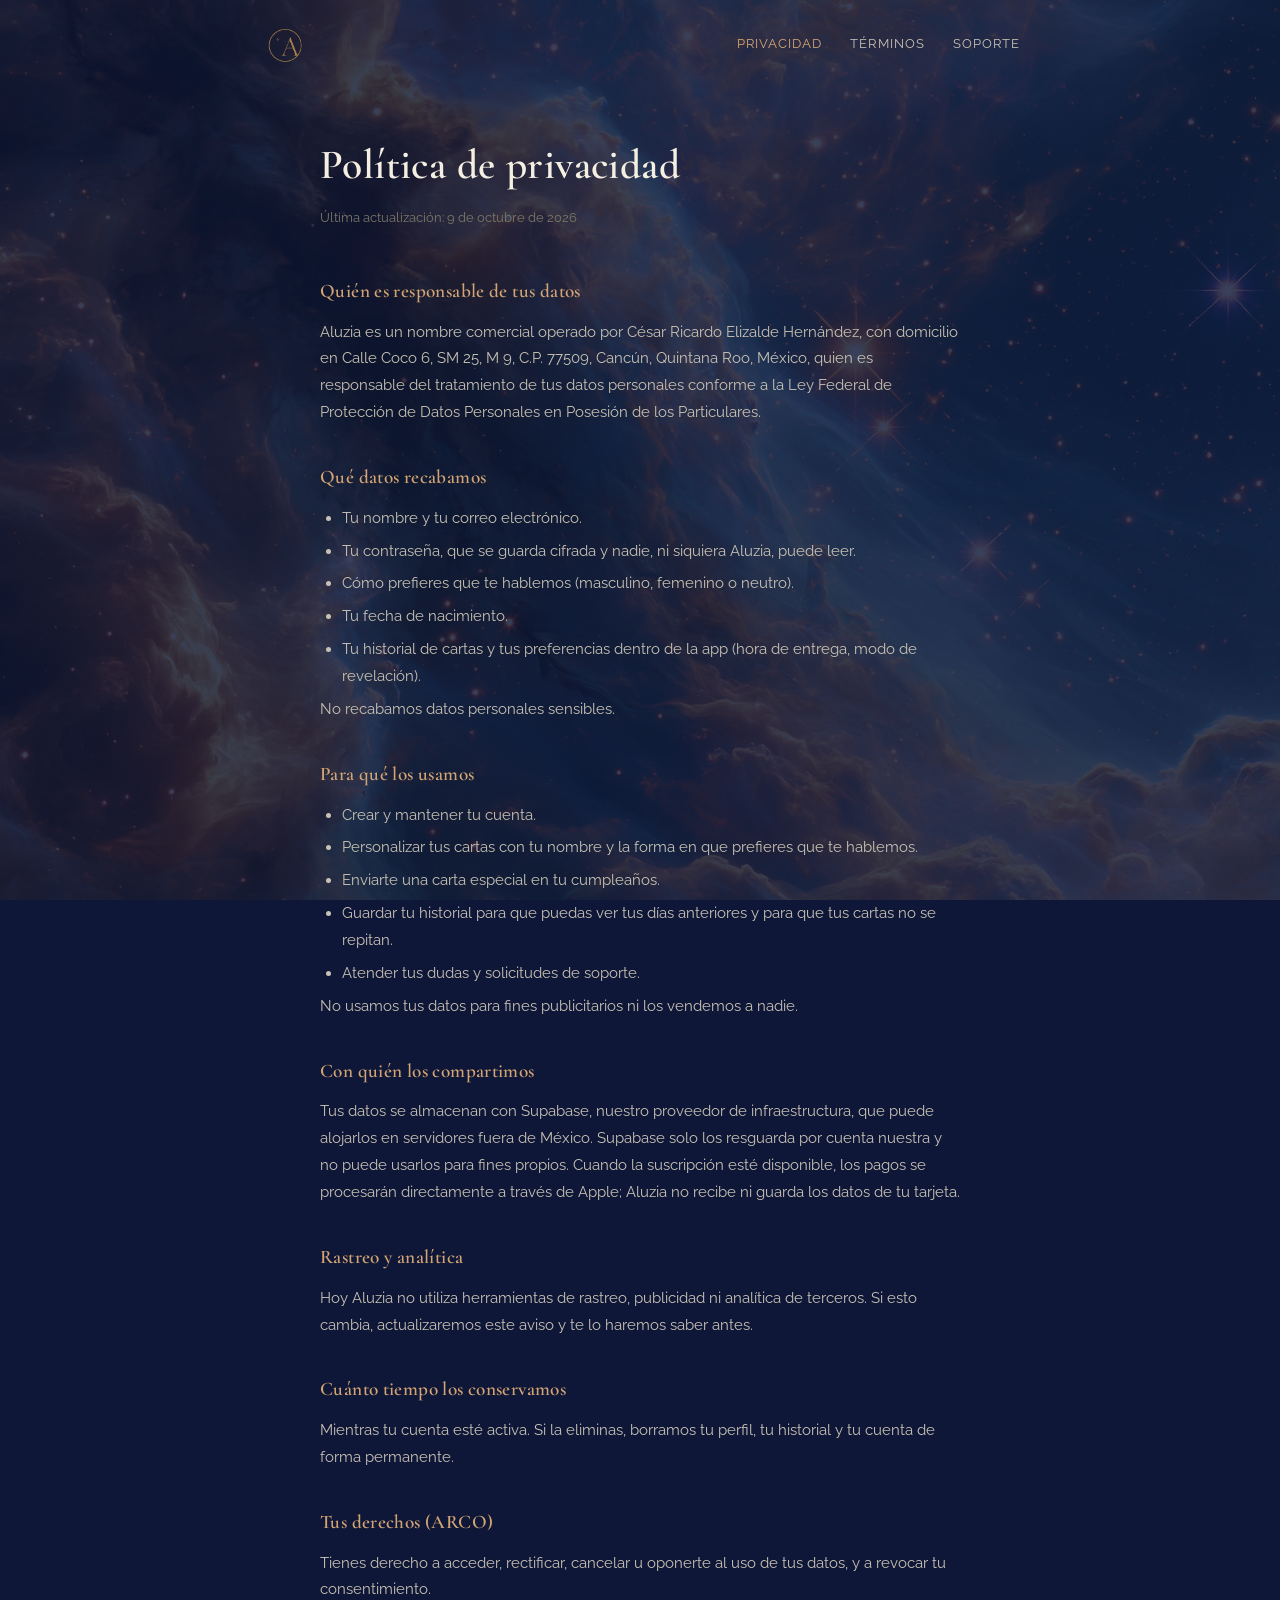
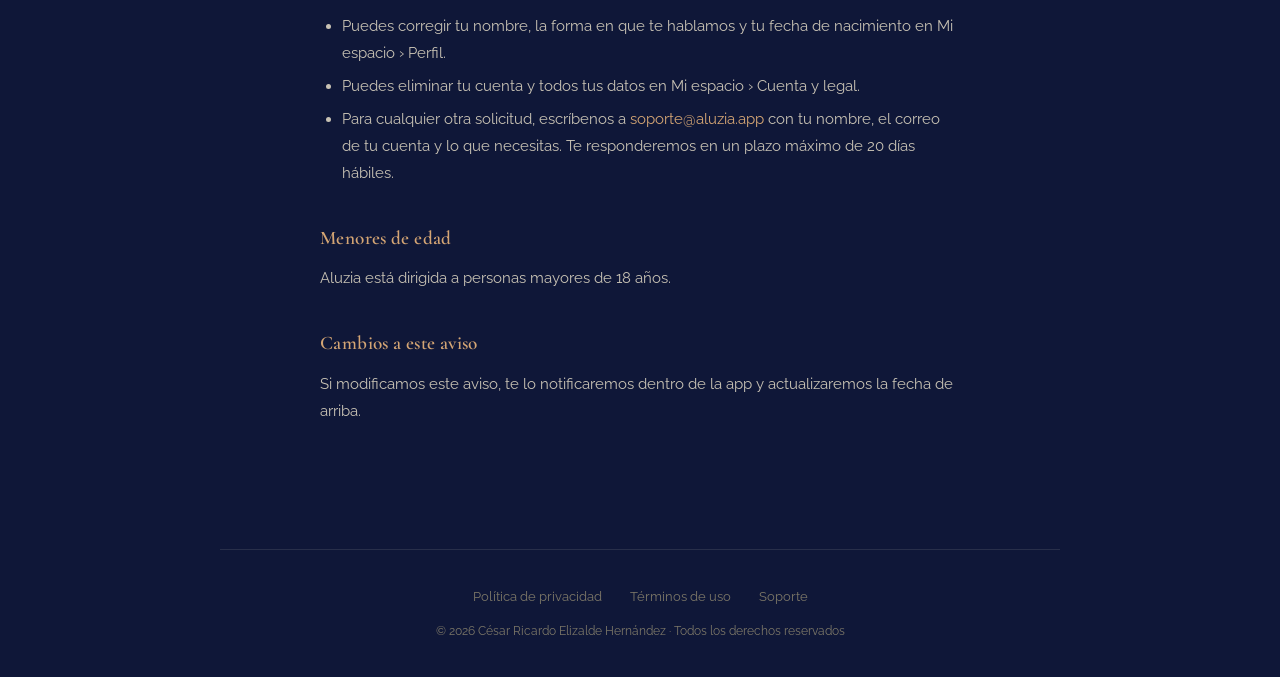
==== privacidad/index.html @ d32f53ee "Sitio web público de Aluzia — lanzamiento inicial Sitio estático para aluzia.app: portada con video " ====
<!DOCTYPE html>
<html lang="es">
<head>
  <meta charset="UTF-8">
  <meta name="viewport" content="width=device-width, initial-scale=1">
  <title>Política de privacidad — Aluzia</title>
  <meta name="description" content="Política de privacidad de Aluzia: qué datos recabamos, cómo los usamos y tus derechos.">
  <meta name="robots" content="index, follow">
  <link rel="icon" type="image/png" href="/assets/favicon.png">
  <link rel="preconnect" href="https://fonts.googleapis.com">
  <link rel="preconnect" href="https://fonts.gstatic.com" crossorigin>
  <link href="https://fonts.googleapis.com/css2?family=Cormorant+Garamond:ital,wght@0,400;0,600;1,400&family=Raleway:ital,wght@0,400;0,600;0,700;1,400&display=swap" rel="stylesheet">
  <link rel="stylesheet" href="/assets/aluzia.css">
</head>
<body>

  <header class="site-header">
    <a href="/" class="site-logo" aria-label="Aluzia — inicio">
      <img src="/assets/logo-aluzia.png" alt="Aluzia" height="40">
    </a>
    <nav class="site-nav" aria-label="Navegación principal">
      <a href="/privacidad" class="current">Privacidad</a>
      <a href="/terminos">Términos</a>
      <a href="/soporte">Soporte</a>
    </nav>
  </header>

  <main>
    <div class="legal-wrap">
      <h1>Política de privacidad</h1>
      <p class="legal-updated">Última actualización: 9 de octubre de 2026</p>
      <div class="legal-section">
      <h2>Quién es responsable de tus datos</h2>
        <p>Aluzia es un nombre comercial operado por César Ricardo Elizalde Hernández, con domicilio en Calle Coco 6, SM 25, M 9, C.P. 77509, Cancún, Quintana Roo, México, quien es responsable del tratamiento de tus datos personales conforme a la Ley Federal de Protección de Datos Personales en Posesión de los Particulares.</p>
      </div>
      <div class="legal-section">
      <h2>Qué datos recabamos</h2>
        <ul>
          <li>Tu nombre y tu correo electrónico.</li>
          <li>Tu contraseña, que se guarda cifrada y nadie, ni siquiera Aluzia, puede leer.</li>
          <li>Cómo prefieres que te hablemos (masculino, femenino o neutro).</li>
          <li>Tu fecha de nacimiento.</li>
          <li>Tu historial de cartas y tus preferencias dentro de la app (hora de entrega, modo de revelación).</li>
        </ul>
        <p>No recabamos datos personales sensibles.</p>
      </div>
      <div class="legal-section">
      <h2>Para qué los usamos</h2>
        <ul>
          <li>Crear y mantener tu cuenta.</li>
          <li>Personalizar tus cartas con tu nombre y la forma en que prefieres que te hablemos.</li>
          <li>Enviarte una carta especial en tu cumpleaños.</li>
          <li>Guardar tu historial para que puedas ver tus días anteriores y para que tus cartas no se repitan.</li>
          <li>Atender tus dudas y solicitudes de soporte.</li>
        </ul>
        <p>No usamos tus datos para fines publicitarios ni los vendemos a nadie.</p>
      </div>
      <div class="legal-section">
      <h2>Con quién los compartimos</h2>
        <p>Tus datos se almacenan con Supabase, nuestro proveedor de infraestructura, que puede alojarlos en servidores fuera de México. Supabase solo los resguarda por cuenta nuestra y no puede usarlos para fines propios. Cuando la suscripción esté disponible, los pagos se procesarán directamente a través de Apple; Aluzia no recibe ni guarda los datos de tu tarjeta.</p>
      </div>
      <div class="legal-section">
      <h2>Rastreo y analítica</h2>
        <p>Hoy Aluzia no utiliza herramientas de rastreo, publicidad ni analítica de terceros. Si esto cambia, actualizaremos este aviso y te lo haremos saber antes.</p>
      </div>
      <div class="legal-section">
      <h2>Cuánto tiempo los conservamos</h2>
        <p>Mientras tu cuenta esté activa. Si la eliminas, borramos tu perfil, tu historial y tu cuenta de forma permanente.</p>
      </div>
      <div class="legal-section">
      <h2>Tus derechos (ARCO)</h2>
        <p>Tienes derecho a acceder, rectificar, cancelar u oponerte al uso de tus datos, y a revocar tu consentimiento.</p>
        <ul>
          <li>Puedes corregir tu nombre, la forma en que te hablamos y tu fecha de nacimiento en Mi espacio › Perfil.</li>
          <li>Puedes eliminar tu cuenta y todos tus datos en Mi espacio › Cuenta y legal.</li>
          <li>Para cualquier otra solicitud, escríbenos a <a href="mailto:soporte@aluzia.app">soporte@aluzia.app</a> con tu nombre, el correo de tu cuenta y lo que necesitas. Te responderemos en un plazo máximo de 20 días hábiles.</li>
        </ul>
      </div>
      <div class="legal-section">
      <h2>Menores de edad</h2>
        <p>Aluzia está dirigida a personas mayores de 18 años.</p>
      </div>
      <div class="legal-section">
      <h2>Cambios a este aviso</h2>
        <p>Si modificamos este aviso, te lo notificaremos dentro de la app y actualizaremos la fecha de arriba.</p>
      </div>
    </div>
  </main>

  <footer class="site-footer">
    <nav class="footer-links" aria-label="Navegación legal">
      <a href="/privacidad">Política de privacidad</a>
      <a href="/terminos">Términos de uso</a>
      <a href="/soporte">Soporte</a>
    </nav>
    <p class="footer-copy">&copy; 2026 César Ricardo Elizalde Hernández · Todos los derechos reservados</p>
  </footer>

</body>
</html>
---- assets/aluzia.css ----
/* Aluzia — hoja de estilos compartida
   Paleta, tipografía y componentes para todas las páginas del sitio.
   Google Fonts (Cormorant Garamond + Raleway) se cargan desde cada HTML. */

/* ── Variables ─────────────────────────────────────────────────────────────── */
:root {
  --bg:        #0F1738;
  --surface:   #1B2554;
  --elevated:  #2D3C75;
  --accent:    #D4A574;
  --text:      #F5EFE2;
  --muted:     #C8C2B4;
  --subtle:    #7D7868;
  --border:    rgba(200, 194, 180, 0.14);
  --border-gold: rgba(212, 165, 116, 0.24);
  --font-serif: 'Cormorant Garamond', Georgia, 'Times New Roman', serif;
  --font-sans:  'Raleway', Arial, sans-serif;
  --max-w:     720px;
  --radius:    12px;
}

/* ── Reset ─────────────────────────────────────────────────────────────────── */
*, *::before, *::after { box-sizing: border-box; margin: 0; padding: 0; }
html { font-size: 16px; scroll-behavior: smooth; -webkit-text-size-adjust: 100%; }

/* ── Base ──────────────────────────────────────────────────────────────────── */
body {
  font-family: var(--font-sans);
  background-color: var(--bg);
  color: var(--text);
  min-height: 100dvh;
  line-height: 1.6;
  -webkit-font-smoothing: antialiased;
  background-image: url('nebulosa.jpg');
  background-size: cover;
  background-attachment: fixed;
  background-position: center;
}
body::before {
  content: '';
  position: fixed;
  inset: 0;
  background: rgba(15, 23, 56, 0.82);
  pointer-events: none;
  z-index: 0;
}
body > * { position: relative; z-index: 1; }

a { color: var(--accent); text-decoration: none; }
a:hover { text-decoration: underline; }
img { max-width: 100%; display: block; }

/* ── Header ────────────────────────────────────────────────────────────────── */
.site-header {
  display: flex;
  align-items: center;
  justify-content: space-between;
  padding: 24px 40px;
  max-width: calc(var(--max-w) + 120px);
  margin: 0 auto;
}
.site-logo img { height: 40px; width: auto; }
.site-nav { display: flex; gap: 28px; align-items: center; }
.site-nav a {
  font-family: var(--font-sans);
  font-size: 13px;
  letter-spacing: 0.08em;
  text-transform: uppercase;
  color: var(--muted);
  text-decoration: none;
  transition: color 0.2s;
}
.site-nav a:hover { color: var(--accent); text-decoration: none; }
.site-nav a.current { color: var(--accent); }

/* ── Hero (portada) ─────────────────────────────────────────────────────────── */
.hero {
  max-width: calc(var(--max-w) + 120px);
  margin: 0 auto;
  padding: 48px 40px 80px;
  display: grid;
  grid-template-columns: 1fr 268px;
  gap: 60px;
  align-items: center;
  min-height: calc(100dvh - 96px);
}
.hero-text h1 {
  font-family: var(--font-serif);
  font-size: clamp(2.8rem, 5.5vw, 4.2rem);
  font-weight: 600;
  line-height: 1.08;
  color: var(--text);
  margin-bottom: 20px;
  letter-spacing: 0.01em;
}
.hero-text h1 em {
  font-style: italic;
  color: var(--accent);
}
.hero-text .desc {
  font-size: 1.05rem;
  line-height: 1.7;
  color: var(--muted);
  margin-bottom: 36px;
  max-width: 380px;
}
.appstore-area { display: none; /* unhide when ready */ }

/* ── Phone frame ─────────────────────────────────────────────────────────────── */
.phone {
  width: 100%;
  max-width: 268px;
  justify-self: center;
  border-radius: 36px;
  overflow: hidden;
  border: 1px solid var(--border-gold);
  box-shadow:
    0 0  60px rgba(212, 165, 116, 0.07),
    0 32px 90px rgba(0, 0, 0, 0.55);
}
.phone video { display: block; width: 100%; }

/* ── Legal pages ─────────────────────────────────────────────────────────────── */
.legal-wrap {
  max-width: var(--max-w);
  margin: 0 auto;
  padding: 44px 40px 88px;
}
.legal-wrap h1 {
  font-family: var(--font-serif);
  font-size: 2.6rem;
  font-weight: 600;
  letter-spacing: 0.01em;
  margin-bottom: 8px;
}
.legal-updated {
  font-size: 0.83rem;
  color: var(--subtle);
  margin-bottom: 48px;
}
.legal-section { margin-bottom: 36px; }
.legal-section h2 {
  font-family: var(--font-serif);
  font-size: 1.2rem;
  font-weight: 600;
  color: var(--accent);
  margin-bottom: 12px;
  letter-spacing: 0.02em;
}
.legal-section p {
  font-size: 0.96rem;
  line-height: 1.75;
  color: var(--muted);
  margin-bottom: 10px;
}
.legal-section ul {
  list-style: disc;
  padding-left: 22px;
}
.legal-section li {
  font-size: 0.96rem;
  line-height: 1.75;
  color: var(--muted);
  margin-bottom: 6px;
}

/* ── FAQ (details / summary) ─────────────────────────────────────────────────── */
.faq-list { margin-bottom: 48px; }
.faq-list details {
  border-bottom: 1px solid var(--border);
}
.faq-list details summary {
  padding: 18px 4px;
  font-size: 0.97rem;
  font-weight: 600;
  cursor: pointer;
  list-style: none;
  display: flex;
  justify-content: space-between;
  align-items: center;
  color: var(--text);
  gap: 12px;
}
.faq-list details summary::-webkit-details-marker { display: none; }
.faq-list details summary::after {
  content: '+';
  font-size: 1.3rem;
  font-weight: 400;
  color: var(--accent);
  flex-shrink: 0;
  transition: transform 0.2s;
}
.faq-list details[open] summary::after { transform: rotate(45deg); }
.faq-list details p {
  padding: 4px 4px 20px;
  font-size: 0.95rem;
  line-height: 1.75;
  color: var(--muted);
}

/* ── Contact / crisis blocks ─────────────────────────────────────────────────── */
.block {
  border-radius: var(--radius);
  padding: 28px 32px;
  margin-bottom: 28px;
}
.block-contact {
  background: var(--surface);
  border: 1px solid var(--border-gold);
}
.block-crisis {
  background: rgba(0, 0, 0, 0.28);
  border: 1px solid var(--border);
}
.block h2 {
  font-family: var(--font-serif);
  font-size: 1.35rem;
  font-weight: 600;
  margin-bottom: 12px;
}
.block-contact h2 { color: var(--accent); }
.block-crisis h2  { color: var(--text); }
.block p {
  font-size: 0.95rem;
  line-height: 1.75;
  color: var(--muted);
  margin-bottom: 8px;
}
.block p:last-child { margin-bottom: 0; }
.block-crisis .note {
  font-size: 0.88rem;
  color: var(--subtle);
  margin-bottom: 20px;
}

.crisis-line {
  display: flex;
  justify-content: space-between;
  align-items: center;
  padding: 14px 0;
  border-bottom: 1px solid var(--border);
  gap: 16px;
}
.crisis-line:last-child { border-bottom: none; }
.crisis-name  { font-size: 0.97rem; font-weight: 600; color: var(--text); display: block; }
.crisis-desc  { font-size: 0.84rem; color: var(--subtle); }
.crisis-tel {
  font-weight: 700;
  font-size: 0.97rem;
  color: var(--accent);
  white-space: nowrap;
  flex-shrink: 0;
}
.crisis-tel:hover { text-decoration: underline; }

/* ── Footer ──────────────────────────────────────────────────────────────────── */
.site-footer {
  text-align: center;
  padding: 36px 40px;
  border-top: 1px solid var(--border);
  max-width: calc(var(--max-w) + 120px);
  margin: 0 auto;
}
.footer-links {
  display: flex;
  justify-content: center;
  flex-wrap: wrap;
  gap: 8px 28px;
  margin-bottom: 14px;
}
.footer-links a {
  font-size: 0.83rem;
  color: var(--subtle);
  text-decoration: none;
  transition: color 0.2s;
}
.footer-links a:hover { color: var(--accent); text-decoration: none; }
.footer-copy {
  font-size: 0.78rem;
  color: var(--subtle);
}

/* ── Responsive ──────────────────────────────────────────────────────────────── */
@media (max-width: 680px) {
  .site-header { padding: 20px 24px; }
  .site-nav a { font-size: 12px; letter-spacing: 0.06em; }

  .hero {
    grid-template-columns: 1fr;
    text-align: center;
    padding: 32px 24px 60px;
    min-height: auto;
    gap: 40px;
  }
  .hero-text h1 { font-size: 2.8rem; }
  .hero-text .desc { max-width: 100%; margin-left: auto; margin-right: auto; }
  .phone { max-width: 230px; margin: 0 auto; }

  .legal-wrap { padding: 32px 24px 64px; }
  .block { padding: 22px 20px; }
  .site-footer { padding: 28px 24px; }
}
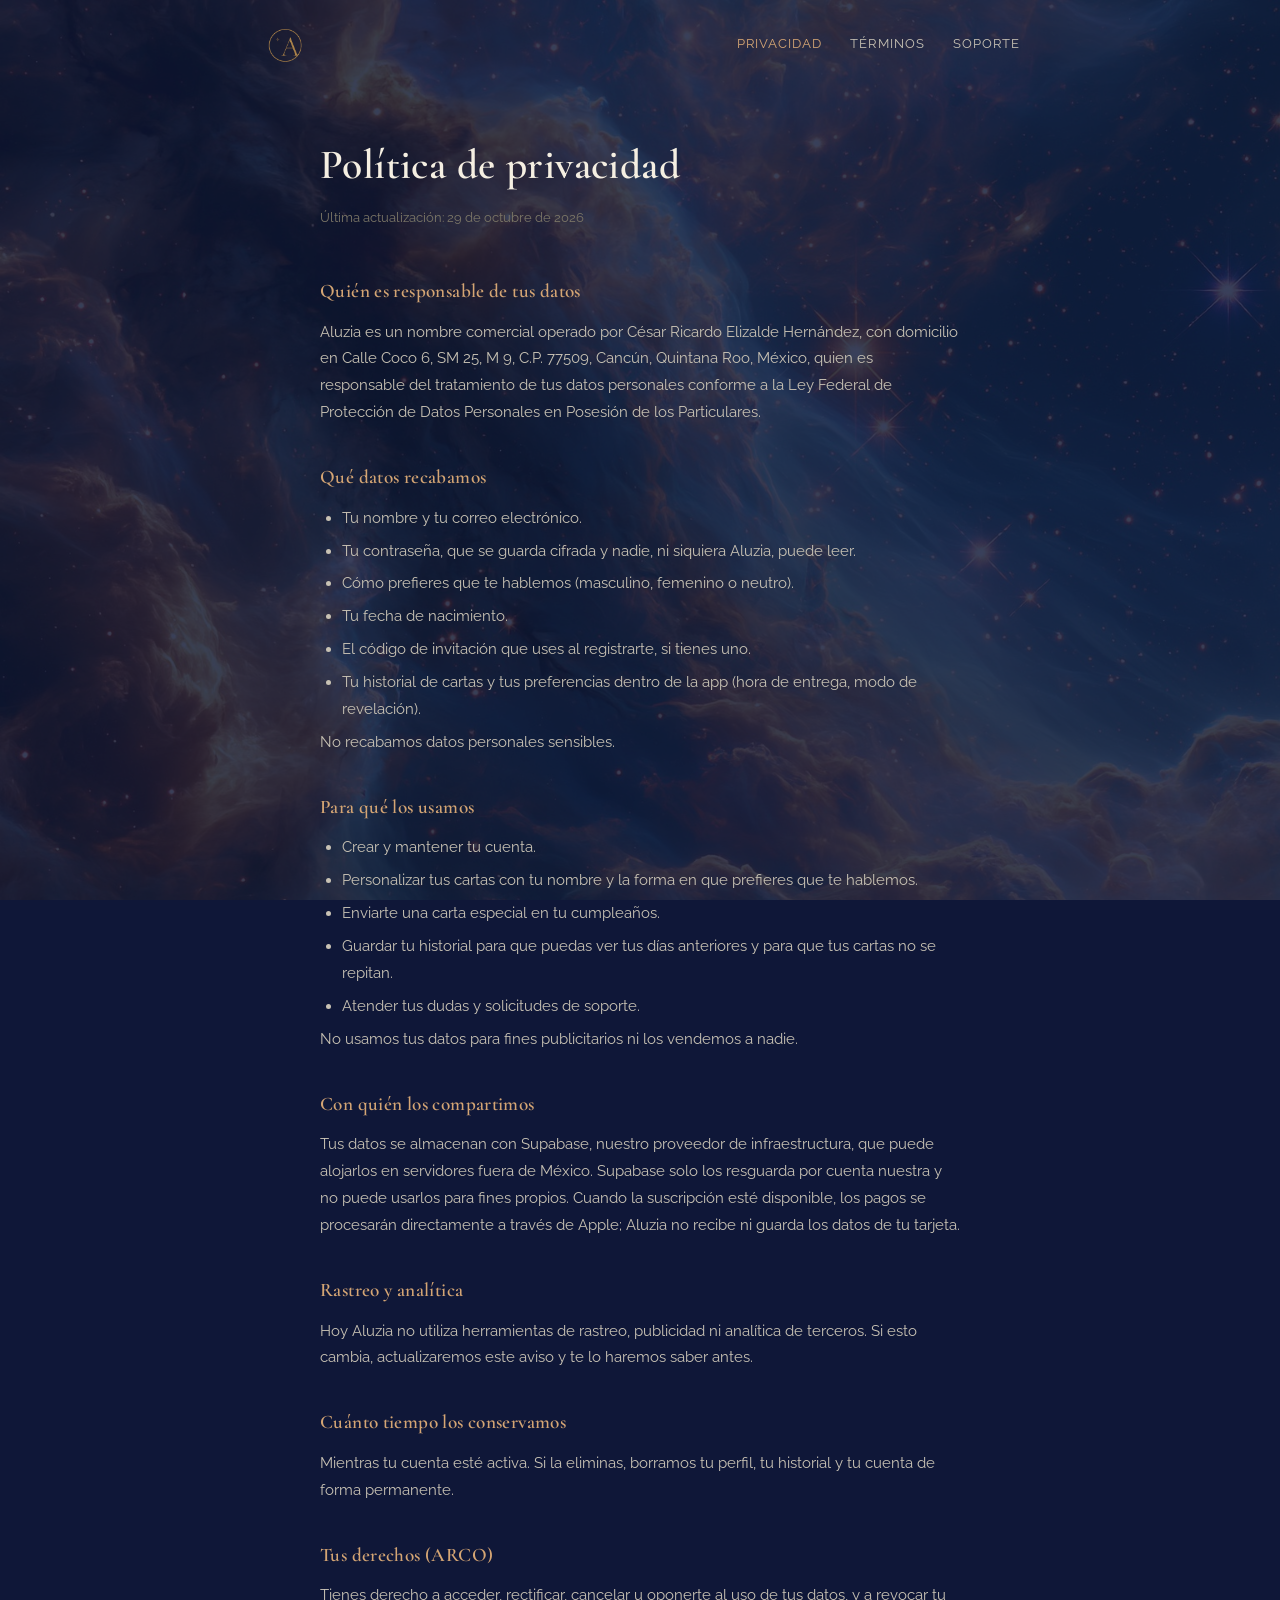
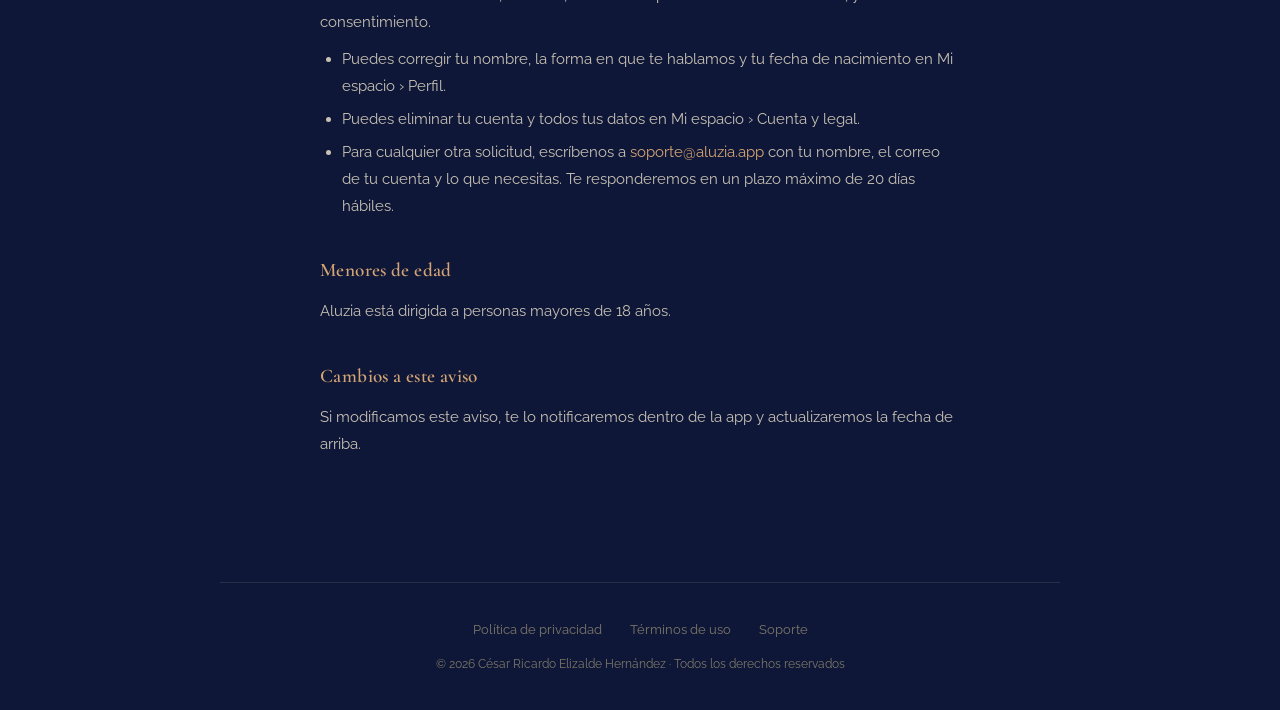
==== commit 798fdf05: "legal: regenerar páginas con textos actualizados al 29-oct-2026 - Términos §5 Suscripción y pagos: 6" ====
--- a/privacidad/index.html
+++ b/privacidad/index.html
@@ -28,7 +28,7 @@
   <main>
     <div class="legal-wrap">
       <h1>Política de privacidad</h1>
-      <p class="legal-updated">Última actualización: 9 de octubre de 2026</p>
+      <p class="legal-updated">Última actualización: 29 de octubre de 2026</p>
       <div class="legal-section">
       <h2>Quién es responsable de tus datos</h2>
         <p>Aluzia es un nombre comercial operado por César Ricardo Elizalde Hernández, con domicilio en Calle Coco 6, SM 25, M 9, C.P. 77509, Cancún, Quintana Roo, México, quien es responsable del tratamiento de tus datos personales conforme a la Ley Federal de Protección de Datos Personales en Posesión de los Particulares.</p>
@@ -40,6 +40,7 @@
           <li>Tu contraseña, que se guarda cifrada y nadie, ni siquiera Aluzia, puede leer.</li>
           <li>Cómo prefieres que te hablemos (masculino, femenino o neutro).</li>
           <li>Tu fecha de nacimiento.</li>
+          <li>El código de invitación que uses al registrarte, si tienes uno.</li>
           <li>Tu historial de cartas y tus preferencias dentro de la app (hora de entrega, modo de revelación).</li>
         </ul>
         <p>No recabamos datos personales sensibles.</p>
